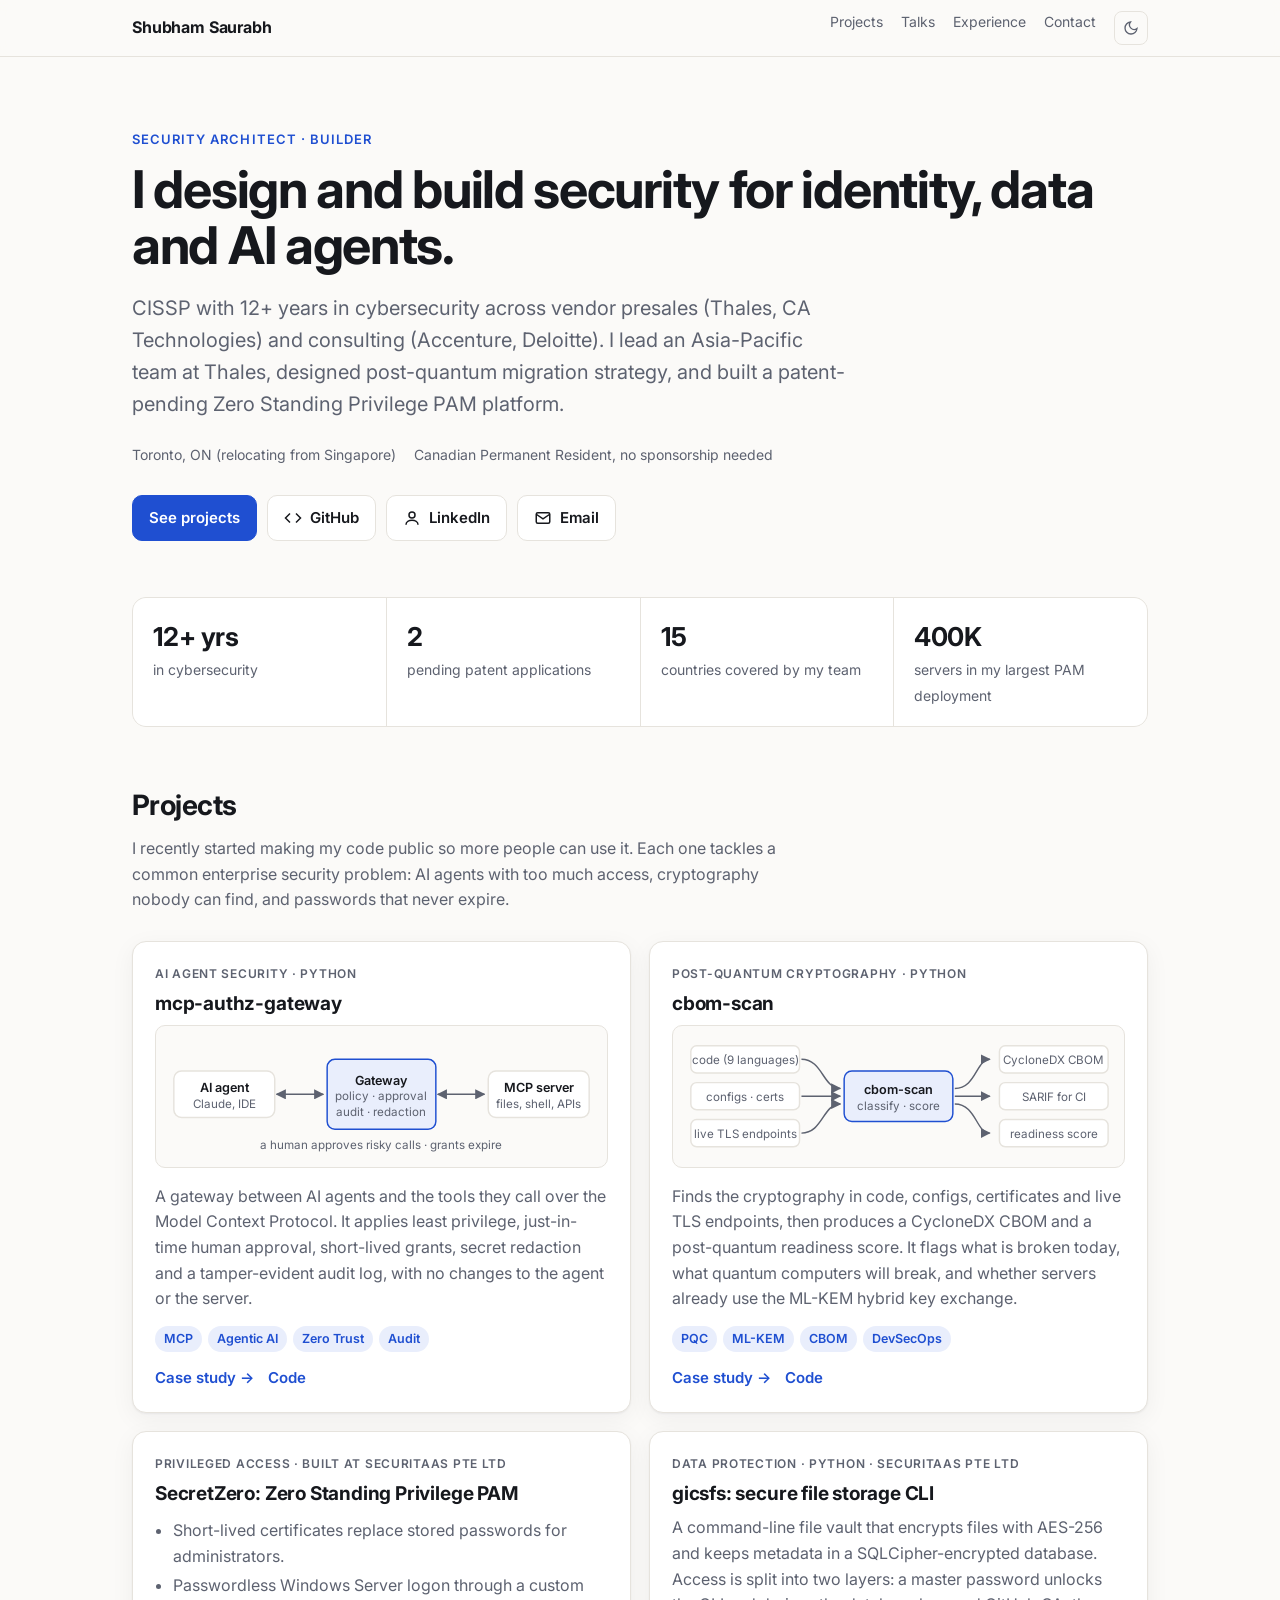
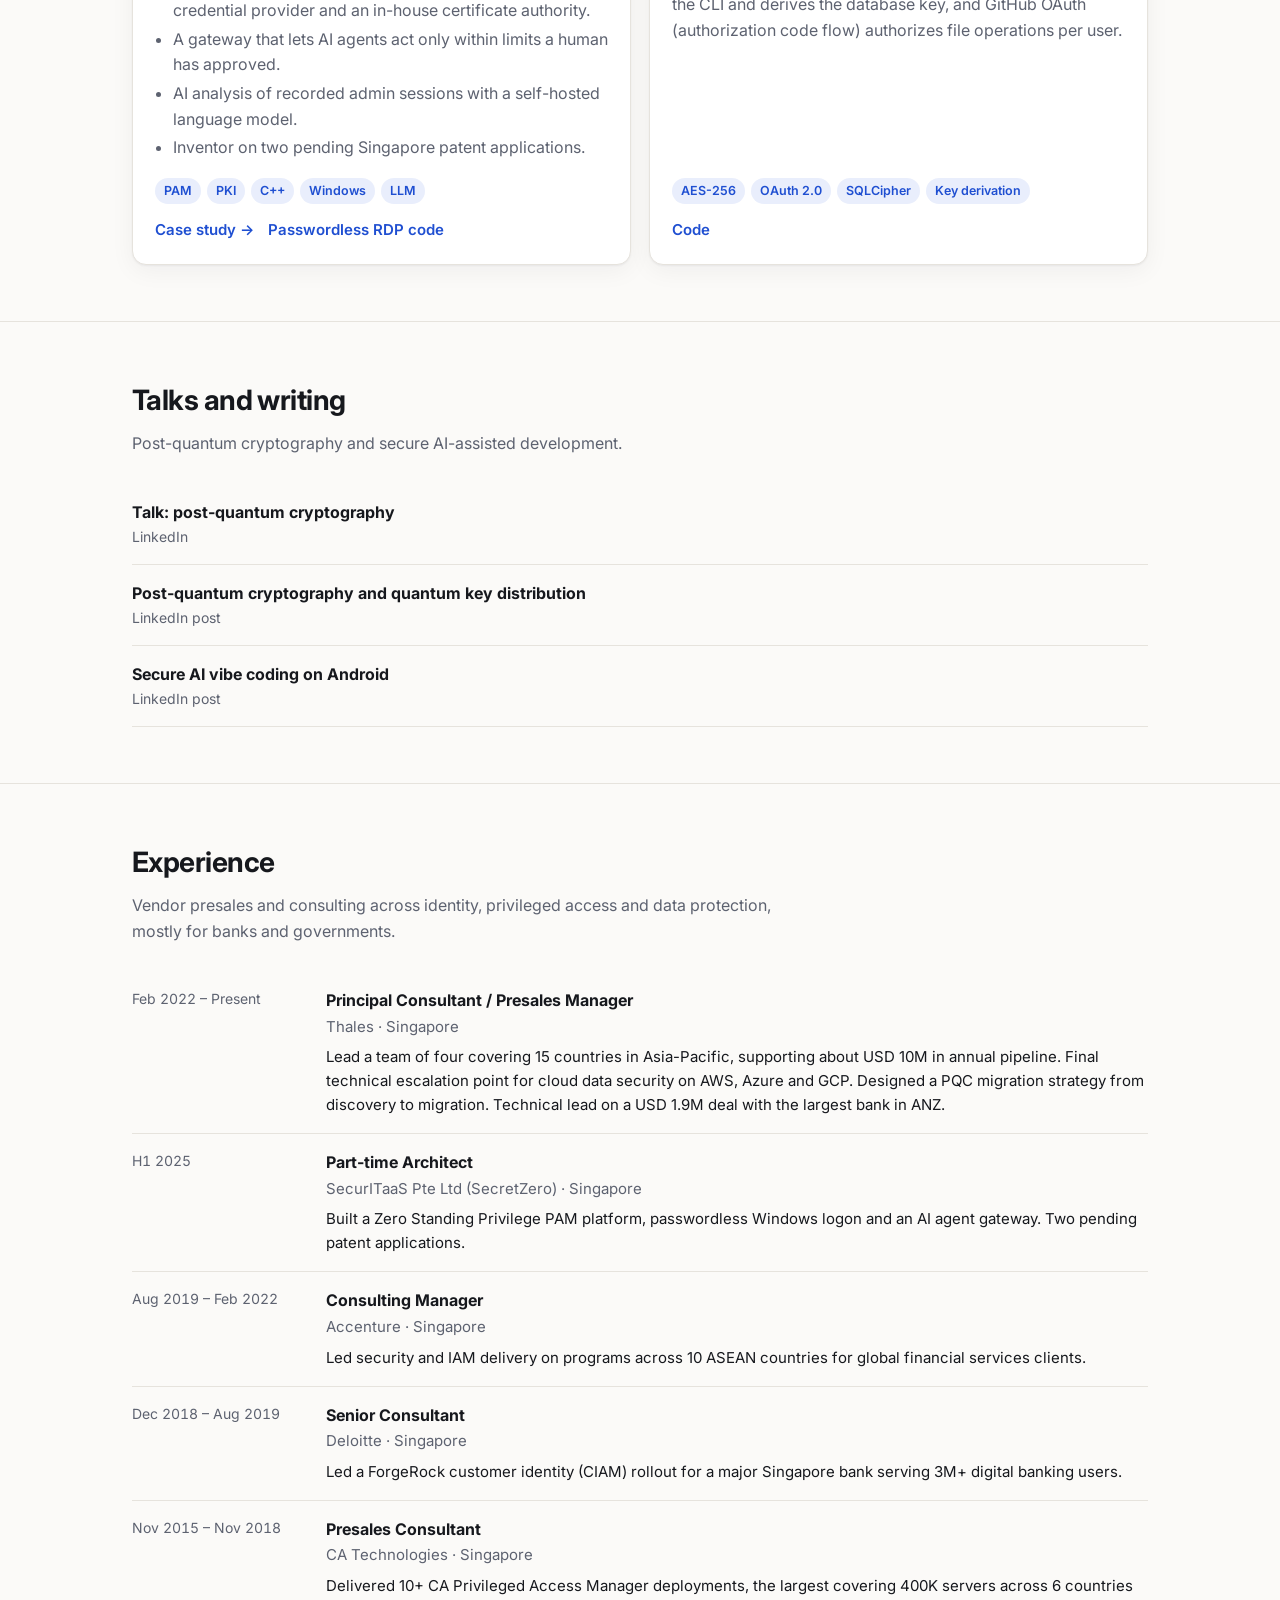
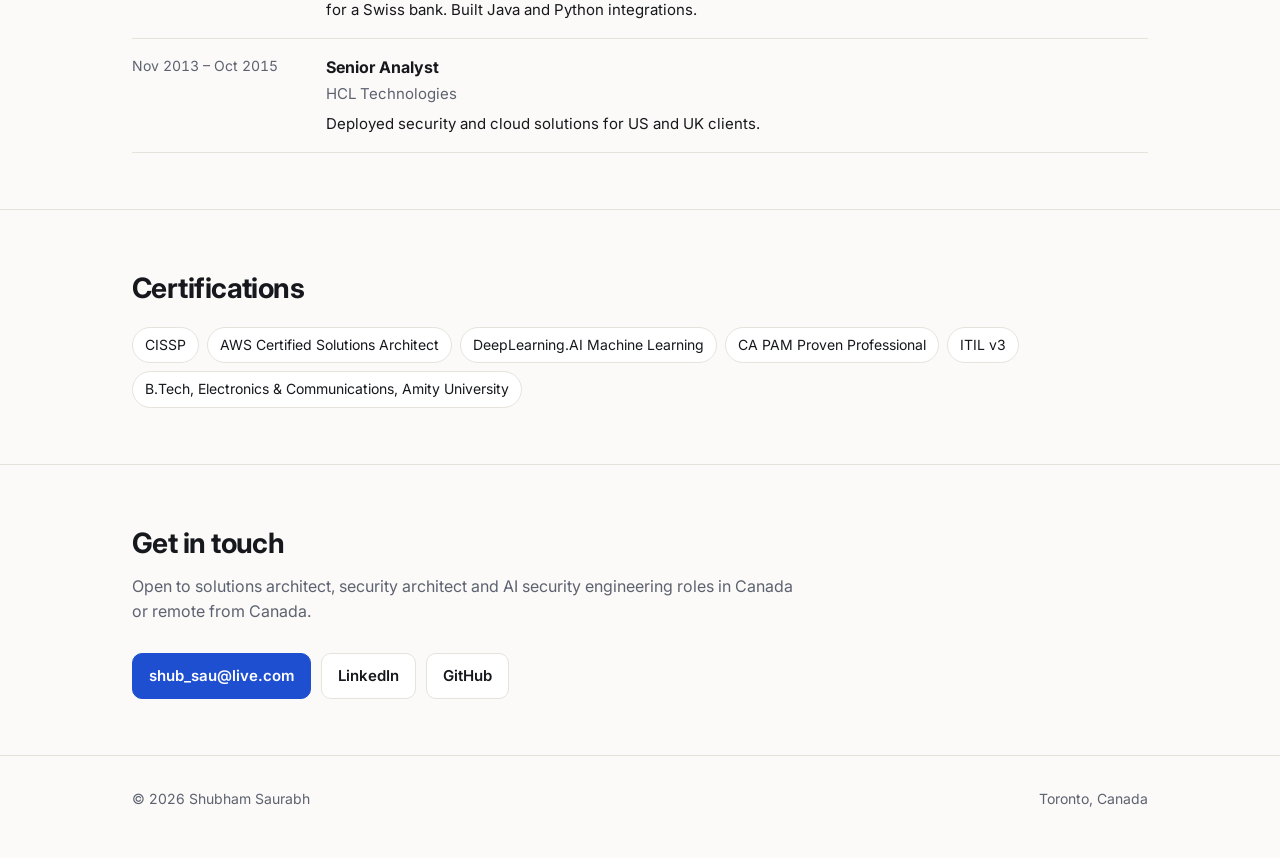
==== index.html @ 5c33f4c8 "Portfolio site: home page and three case studies AI used: Claude" ====
<!doctype html>
<html lang="en">
<head>
<meta charset="utf-8">
<meta name="viewport" content="width=device-width, initial-scale=1">
<title>Shubham Saurabh</title>
<meta name="description" content="Security architect and builder: identity, privileged access, data security, post-quantum cryptography and AI agent security. Toronto, Canadian PR.">
<meta property="og:title" content="Shubham Saurabh, Security Architect">
<meta property="og:description" content="Identity, privileged access, data security, post-quantum cryptography and AI agent security.">
<meta property="og:type" content="website">
<meta property="og:url" content="https://shubsaurabh.github.io/">
<link rel="icon" href="favicon.svg" type="image/svg+xml">
<link rel="preconnect" href="https://fonts.googleapis.com">
<link rel="preconnect" href="https://fonts.gstatic.com" crossorigin>
<link href="https://fonts.googleapis.com/css2?family=Inter:wght@400;500;600;700&display=swap" rel="stylesheet">
<link rel="stylesheet" href="styles.css">
<script src="theme.js"></script>
</head>
<body>
<nav class="top"><div class="wrap">
  <a class="brand" href="#">Shubham Saurabh</a>
  <ul>
    <li><a href="#projects">Projects</a></li>
    <li class="opt"><a href="#writing">Talks</a></li>
    <li class="opt"><a href="#experience">Experience</a></li>
    <li><a href="#contact">Contact</a></li>
    <li><button class="theme-toggle" aria-label="Switch light or dark theme"><svg viewBox="0 0 24 24" fill="none" stroke="currentColor" stroke-width="2"><path d="M21 12.8A9 9 0 1 1 11.2 3a7 7 0 0 0 9.8 9.8z"/></svg></button></li>
  </ul>
</div></nav>

<header class="hero"><div class="wrap">
  <p class="eyebrow">Security architect · Builder</p>
  <h1>I design and build security for identity, data and AI agents.</h1>
  <p class="lede">CISSP with 12+ years in cybersecurity across vendor presales (Thales, CA Technologies) and consulting
    (Accenture, Deloitte). I lead an Asia-Pacific team at Thales, designed post-quantum migration strategy, and built a
    patent-pending Zero Standing Privilege PAM platform.</p>
  <div class="meta">
    <span>Toronto, ON (relocating from Singapore)</span>
    <span>Canadian Permanent Resident, no sponsorship needed</span>
  </div>
  <div class="btns">
    <a class="btn primary" href="#projects">See projects</a>
    <a class="btn" href="https://github.com/shubSaurabh"><svg viewBox="0 0 24 24" fill="none" stroke="currentColor" stroke-width="2"><path d="M16 18l6-6-6-6M8 6l-6 6 6 6"/></svg>GitHub</a>
    <a class="btn" href="https://www.linkedin.com/in/saurabhshubham/"><svg viewBox="0 0 24 24" fill="none" stroke="currentColor" stroke-width="2"><circle cx="12" cy="8" r="4"/><path d="M4 21c0-4 4-6 8-6s8 2 8 6"/></svg>LinkedIn</a>
    <a class="btn" href="mailto:shub_sau@live.com"><svg viewBox="0 0 24 24" fill="none" stroke="currentColor" stroke-width="2"><rect x="3" y="5" width="18" height="14" rx="2"/><path d="M3 7l9 6 9-6"/></svg>Email</a>
  </div>
</div></header>

<div class="wrap">
  <div class="stats">
    <div class="stat"><b>12+ yrs</b><span>in cybersecurity</span></div>
    <div class="stat"><b>2</b><span>pending patent applications</span></div>
    <div class="stat"><b>15</b><span>countries covered by my team</span></div>
    <div class="stat"><b>400K</b><span>servers in my largest PAM deployment</span></div>
  </div>
</div>

<section id="projects"><div class="wrap">
  <h2>Projects</h2>
  <p class="sub">I recently started making my code public so more people can use it. Each one tackles a common enterprise
    security problem: AI agents with too much access, cryptography nobody can find, and passwords that never expire.</p>
  <div class="grid two">

    <article class="card">
      <div class="kicker">AI agent security · Python</div>
      <h3>mcp-authz-gateway</h3>
      <div class="diagram" aria-hidden="true">
        <svg viewBox="0 0 440 120" role="img">
          <defs><marker id="a1" viewBox="0 0 10 10" refX="9" refY="5" markerWidth="7" markerHeight="7" orient="auto-start-reverse"><path d="M0 0L10 5L0 10z" class="d-arrow"/></marker></defs>
          <rect class="d-box" x="6" y="34" width="104" height="48" rx="8"/><text class="d-t" x="58" y="56" text-anchor="middle">AI agent</text><text class="d-s" x="58" y="72" text-anchor="middle">Claude, IDE</text>
          <rect class="d-acc" x="164" y="22" width="112" height="72" rx="8"/><text class="d-t" x="220" y="48" text-anchor="middle">Gateway</text><text class="d-s" x="220" y="64" text-anchor="middle">policy · approval</text><text class="d-s" x="220" y="80" text-anchor="middle">audit · redaction</text>
          <rect class="d-box" x="330" y="34" width="104" height="48" rx="8"/><text class="d-t" x="382" y="56" text-anchor="middle">MCP server</text><text class="d-s" x="382" y="72" text-anchor="middle">files, shell, APIs</text>
          <path class="d-line" d="M112 58H160" marker-end="url(#a1)" marker-start="url(#a1)"/><path class="d-line" d="M278 58H326" marker-end="url(#a1)" marker-start="url(#a1)"/>
          <text class="d-s" x="220" y="114" text-anchor="middle">a human approves risky calls · grants expire</text>
        </svg>
      </div>
      <p>A gateway between AI agents and the tools they call over the Model Context Protocol. It applies least privilege,
        just-in-time human approval, short-lived grants, secret redaction and a tamper-evident audit log, with no changes to the
        agent or the server.</p>
      <div class="tags"><span class="tag">MCP</span><span class="tag">Agentic AI</span><span class="tag">Zero Trust</span><span class="tag">Audit</span></div>
      <div class="links"><a href="projects/mcp-authz-gateway.html">Case study →</a><a href="https://github.com/shubSaurabh/mcp-authz-gateway">Code</a></div>
    </article>

    <article class="card">
      <div class="kicker">Post-quantum cryptography · Python</div>
      <h3>cbom-scan</h3>
      <div class="diagram" aria-hidden="true">
        <svg viewBox="0 0 440 120" role="img">
          <defs><marker id="a2" viewBox="0 0 10 10" refX="9" refY="5" markerWidth="7" markerHeight="7" orient="auto"><path d="M0 0L10 5L0 10z" class="d-arrow"/></marker></defs>
          <rect class="d-box" x="6" y="8" width="112" height="28" rx="6"/><text class="d-s" x="62" y="27" text-anchor="middle">code (9 languages)</text>
          <rect class="d-box" x="6" y="46" width="112" height="28" rx="6"/><text class="d-s" x="62" y="65" text-anchor="middle">configs · certs</text>
          <rect class="d-box" x="6" y="84" width="112" height="28" rx="6"/><text class="d-s" x="62" y="103" text-anchor="middle">live TLS endpoints</text>
          <rect class="d-acc" x="164" y="34" width="112" height="52" rx="8"/><text class="d-t" x="220" y="58" text-anchor="middle">cbom-scan</text><text class="d-s" x="220" y="74" text-anchor="middle">classify · score</text>
          <path class="d-line" d="M120 22C142 22 142 52 160 52" marker-end="url(#a2)"/><path class="d-line" d="M120 60H160" marker-end="url(#a2)"/><path class="d-line" d="M120 98C142 98 142 68 160 68" marker-end="url(#a2)"/>
          <rect class="d-box" x="324" y="8" width="112" height="28" rx="6"/><text class="d-s" x="380" y="27" text-anchor="middle">CycloneDX CBOM</text>
          <rect class="d-box" x="324" y="46" width="112" height="28" rx="6"/><text class="d-s" x="380" y="65" text-anchor="middle">SARIF for CI</text>
          <rect class="d-box" x="324" y="84" width="112" height="28" rx="6"/><text class="d-s" x="380" y="103" text-anchor="middle">readiness score</text>
          <path class="d-line" d="M278 52C300 52 300 22 314 22" marker-end="url(#a2)"/><path class="d-line" d="M278 60H314" marker-end="url(#a2)"/><path class="d-line" d="M278 68C300 68 300 98 314 98" marker-end="url(#a2)"/>
        </svg>
      </div>
      <p>Finds the cryptography in code, configs, certificates and live TLS endpoints, then produces a CycloneDX CBOM and a
        post-quantum readiness score. It flags what is broken today, what quantum computers will break, and whether servers already
        use the ML-KEM hybrid key exchange.</p>
      <div class="tags"><span class="tag">PQC</span><span class="tag">ML-KEM</span><span class="tag">CBOM</span><span class="tag">DevSecOps</span></div>
      <div class="links"><a href="projects/cbom-scan.html">Case study →</a><a href="https://github.com/shubSaurabh/cbom-scan">Code</a></div>
    </article>

    <article class="card">
      <div class="kicker">Privileged access · Built at SecurITaaS Pte Ltd</div>
      <h3>SecretZero: Zero Standing Privilege PAM</h3>
      <ul>
        <li>Short-lived certificates replace stored passwords for administrators.</li>
        <li>Passwordless Windows Server logon through a custom credential provider and an in-house certificate authority.</li>
        <li>A gateway that lets AI agents act only within limits a human has approved.</li>
        <li>AI analysis of recorded admin sessions with a self-hosted language model.</li>
        <li>Inventor on two pending Singapore patent applications.</li>
      </ul>
      <div class="tags"><span class="tag">PAM</span><span class="tag">PKI</span><span class="tag">C++</span><span class="tag">Windows</span><span class="tag">LLM</span></div>
      <div class="links"><a href="projects/secretzero.html">Case study →</a><a href="https://github.com/shubSaurabh/secretzerofido">Passwordless RDP code</a></div>
    </article>

    <article class="card">
      <div class="kicker">Data protection · Python · SecurITaaS Pte Ltd</div>
      <h3>gicsfs: secure file storage CLI</h3>
      <p>A command-line file vault that encrypts files with AES-256 and keeps metadata in a SQLCipher-encrypted database. Access is
        split into two layers: a master password unlocks the CLI and derives the database key, and GitHub OAuth (authorization code
        flow) authorizes file operations per user.</p>
      <div class="tags"><span class="tag">AES-256</span><span class="tag">OAuth 2.0</span><span class="tag">SQLCipher</span><span class="tag">Key derivation</span></div>
      <div class="links"><a href="https://github.com/shubSaurabh/gicsfs">Code</a></div>
    </article>

  </div>
</div></section>

<section id="writing"><div class="wrap writing">
  <h2>Talks and writing</h2>
  <p class="sub">Post-quantum cryptography and secure AI-assisted development.</p>
  <a class="item" href="https://lnkd.in/p/g2QiSvfu"><b>Talk: post-quantum cryptography</b><span>LinkedIn</span></a>
  <a class="item" href="https://lnkd.in/p/gKFQVkE7"><b>Post-quantum cryptography and quantum key distribution</b><span>LinkedIn post</span></a>
  <a class="item" href="https://lnkd.in/p/gzeMpS9g"><b>Secure AI vibe coding on Android</b><span>LinkedIn post</span></a>
</div></section>

<section id="experience"><div class="wrap">
  <h2>Experience</h2>
  <p class="sub">Vendor presales and consulting across identity, privileged access and data protection, mostly for banks and governments.</p>
  <ul class="timeline">
    <li><div class="when">Feb 2022 – Present</div><div class="role"><b>Principal Consultant / Presales Manager</b><span>Thales · Singapore</span>
      <p>Lead a team of four covering 15 countries in Asia-Pacific, supporting about USD 10M in annual pipeline. Final technical escalation
        point for cloud data security on AWS, Azure and GCP. Designed a PQC migration strategy from discovery to migration. Technical lead
        on a USD 1.9M deal with the largest bank in ANZ.</p></div></li>
    <li><div class="when">H1 2025</div><div class="role"><b>Part-time Architect</b><span>SecurITaaS Pte Ltd (SecretZero) · Singapore</span>
      <p>Built a Zero Standing Privilege PAM platform, passwordless Windows logon and an AI agent gateway. Two pending patent applications.</p></div></li>
    <li><div class="when">Aug 2019 – Feb 2022</div><div class="role"><b>Consulting Manager</b><span>Accenture · Singapore</span>
      <p>Led security and IAM delivery on programs across 10 ASEAN countries for global financial services clients.</p></div></li>
    <li><div class="when">Dec 2018 – Aug 2019</div><div class="role"><b>Senior Consultant</b><span>Deloitte · Singapore</span>
      <p>Led a ForgeRock customer identity (CIAM) rollout for a major Singapore bank serving 3M+ digital banking users.</p></div></li>
    <li><div class="when">Nov 2015 – Nov 2018</div><div class="role"><b>Presales Consultant</b><span>CA Technologies · Singapore</span>
      <p>Delivered 10+ CA Privileged Access Manager deployments, the largest covering 400K servers across 6 countries for a Swiss bank.
        Built Java and Python integrations.</p></div></li>
    <li><div class="when">Nov 2013 – Oct 2015</div><div class="role"><b>Senior Analyst</b><span>HCL Technologies</span>
      <p>Deployed security and cloud solutions for US and UK clients.</p></div></li>
  </ul>
</div></section>

<section id="credentials"><div class="wrap">
  <h2>Certifications</h2>
  <div class="pills" style="margin-top:16px">
    <span class="pill">CISSP</span><span class="pill">AWS Certified Solutions Architect</span><span class="pill">DeepLearning.AI Machine Learning</span>
    <span class="pill">CA PAM Proven Professional</span><span class="pill">ITIL v3</span><span class="pill">B.Tech, Electronics &amp; Communications, Amity University</span>
  </div>
</div></section>

<section id="contact"><div class="wrap">
  <h2>Get in touch</h2>
  <p class="sub">Open to solutions architect, security architect and AI security engineering roles in Canada or remote from Canada.</p>
  <div class="btns">
    <a class="btn primary" href="mailto:shub_sau@live.com">shub_sau@live.com</a>
    <a class="btn" href="https://www.linkedin.com/in/saurabhshubham/">LinkedIn</a>
    <a class="btn" href="https://github.com/shubSaurabh">GitHub</a>
  </div>
</div></section>

<footer><div class="wrap"><span>© 2026 Shubham Saurabh</span><span>Toronto, Canada</span></div></footer>
</body>
</html>
---- styles.css ----
:root {
  --bg: #fbfaf8; --surface: #ffffff; --ink: #16181d; --muted: #5d6270; --line: #e6e3dd;
  --accent: #1f4fd1; --accent-soft: #e9eefc; --ok: #187a4c; --warn: #a15c07; --bad: #b3261e;
  --code: #f3f1ec; --shadow: 0 1px 2px rgba(20, 20, 30, .05), 0 6px 24px rgba(20, 20, 30, .05);
  --radius: 14px; --max: 1080px;
  color-scheme: light;
}
@media (prefers-color-scheme: dark) {
  :root:not([data-theme="light"]) {
    --bg: #111317; --surface: #181b21; --ink: #eceef2; --muted: #a0a6b3; --line: #2a2f38;
    --accent: #8aa8ff; --accent-soft: #1d2640; --ok: #5ccf96; --warn: #f0b35a; --bad: #ff8a80;
    --code: #1f232b; --shadow: none; color-scheme: dark;
  }
}
:root[data-theme="dark"] {
  --bg: #111317; --surface: #181b21; --ink: #eceef2; --muted: #a0a6b3; --line: #2a2f38;
  --accent: #8aa8ff; --accent-soft: #1d2640; --ok: #5ccf96; --warn: #f0b35a; --bad: #ff8a80;
  --code: #1f232b; --shadow: none; color-scheme: dark;
}
* { box-sizing: border-box; }
html { -webkit-text-size-adjust: 100%; scroll-behavior: smooth; }
body {
  margin: 0; background: var(--bg); color: var(--ink);
  font: 16px/1.6 "Inter", system-ui, -apple-system, "Segoe UI", Roboto, sans-serif;
}
a { color: var(--accent); text-decoration: none; }
a:hover { text-decoration: underline; }
.wrap { max-width: var(--max); margin: 0 auto; padding: 0 16px; }
@media (min-width: 720px) { .wrap { padding: 0 32px; } }

/* nav */
nav.top { position: sticky; top: 0; z-index: 10; background: color-mix(in srgb, var(--bg) 88%, transparent);
  backdrop-filter: blur(8px); border-bottom: 1px solid var(--line); }
nav.top .wrap { display: flex; align-items: center; justify-content: space-between; height: 56px; gap: 12px; }
nav.top .brand { font-weight: 700; color: var(--ink); letter-spacing: -.01em; white-space: nowrap; }
nav.top ul { display: flex; gap: 18px; list-style: none; margin: 0; padding: 0; font-size: 14px; }
nav.top ul a { color: var(--muted); }
nav.top ul a:hover { color: var(--ink); text-decoration: none; }
@media (max-width: 640px) { nav.top ul li.opt { display: none; } }

/* hero */
.hero { padding: 72px 0 48px; }
.eyebrow { font-size: 13px; font-weight: 600; letter-spacing: .08em; text-transform: uppercase; color: var(--accent); margin: 0 0 12px; }
h1 { font-size: clamp(32px, 6vw, 52px); line-height: 1.08; letter-spacing: -.025em; margin: 0 0 18px; }
.lede { font-size: clamp(17px, 2.2vw, 20px); color: var(--muted); max-width: 720px; margin: 0 0 24px; }
.meta { display: flex; flex-wrap: wrap; gap: 8px 18px; color: var(--muted); font-size: 14px; margin-bottom: 28px; }
.btns { display: flex; flex-wrap: wrap; gap: 10px; }
.btn { display: inline-flex; align-items: center; gap: 8px; padding: 10px 16px; border-radius: 10px; font-weight: 600; font-size: 15px;
  border: 1px solid var(--line); background: var(--surface); color: var(--ink); }
.btn.primary { background: var(--accent); border-color: var(--accent); color: #fff; }
:root[data-theme="dark"] .btn.primary { color: #0b1020; }
@media (prefers-color-scheme: dark) { :root:not([data-theme="light"]) .btn.primary { color: #0b1020; } }
.btn:hover { text-decoration: none; filter: brightness(.97); }
.btn svg { width: 18px; height: 18px; }

/* stats */
.stats { display: grid; grid-template-columns: repeat(2, 1fr); gap: 1px; background: var(--line); border: 1px solid var(--line);
  border-radius: var(--radius); overflow: hidden; margin: 8px 0 0; }
@media (min-width: 820px) { .stats { grid-template-columns: repeat(4, 1fr); } }
.stat { background: var(--surface); padding: 18px 20px; }
.stat b { display: block; font-size: 26px; letter-spacing: -.02em; }
.stat span { color: var(--muted); font-size: 14px; }

/* sections */
section { padding: 56px 0; }
section + section { border-top: 1px solid var(--line); }
h2 { font-size: 28px; letter-spacing: -.02em; margin: 0 0 8px; }
.sub { color: var(--muted); margin: 0 0 28px; max-width: 680px; }
h3 { font-size: 19px; margin: 0 0 6px; letter-spacing: -.01em; }

/* cards */
.grid { display: grid; gap: 18px; grid-template-columns: 1fr; }
@media (min-width: 820px) { .grid.two { grid-template-columns: 1fr 1fr; } }
.card { background: var(--surface); border: 1px solid var(--line); border-radius: var(--radius); padding: 22px; box-shadow: var(--shadow);
  display: flex; flex-direction: column; min-width: 0; }
.card p { margin: 0 0 14px; color: var(--muted); }
.card .tags { margin-top: auto; }
.card .links { display: flex; flex-wrap: wrap; gap: 14px; font-weight: 600; font-size: 15px; margin-top: 14px; }
.kicker { font-size: 12px; font-weight: 600; letter-spacing: .06em; text-transform: uppercase; color: var(--muted); margin-bottom: 6px; }
.tags { display: flex; flex-wrap: wrap; gap: 6px; }
.tag { font-size: 12.5px; padding: 3px 9px; border-radius: 999px; background: var(--accent-soft); color: var(--accent); font-weight: 600; }
.card ul { margin: 0 0 14px; padding-left: 18px; color: var(--muted); }
.card ul li { margin: 3px 0; }
.diagram { background: var(--bg); border: 1px solid var(--line); border-radius: 10px; padding: 12px; margin: 0 0 16px; }
.diagram svg { display: block; width: 100%; height: auto; }

/* timeline */
.timeline { list-style: none; margin: 0; padding: 0; }
.timeline li { display: grid; grid-template-columns: 1fr; gap: 2px 24px; padding: 16px 0; border-bottom: 1px solid var(--line); }
@media (min-width: 720px) { .timeline li { grid-template-columns: 170px 1fr; } }
.timeline .when { color: var(--muted); font-size: 14px; font-variant-numeric: tabular-nums; }
.timeline .role b { display: block; }
.timeline .role span { color: var(--muted); font-size: 15px; }
.timeline .role p { margin: 6px 0 0; font-size: 15px; }

.pills { display: flex; flex-wrap: wrap; gap: 8px; }
.pill { border: 1px solid var(--line); background: var(--surface); border-radius: 999px; padding: 6px 12px; font-size: 14px; }

.writing a.item { display: block; padding: 16px 0; border-bottom: 1px solid var(--line); color: var(--ink); }
.writing a.item:hover { text-decoration: none; }
.writing a.item:hover b { color: var(--accent); }
.writing a.item span { color: var(--muted); font-size: 14px; display: block; }

footer { border-top: 1px solid var(--line); padding: 32px 0 48px; color: var(--muted); font-size: 14px; }
footer .wrap { display: flex; flex-wrap: wrap; justify-content: space-between; gap: 12px; }

/* case study pages */
.case .hero { padding: 48px 0 24px; }
.case article { max-width: 760px; }
.case article h2 { font-size: 22px; margin: 40px 0 10px; }
.case article p, .case article li { color: var(--ink); }
.case article ul { padding-left: 20px; }
.case article li { margin: 6px 0; }
.back { font-size: 14px; font-weight: 600; display: inline-block; margin-bottom: 18px; }
code, pre { font-family: ui-monospace, "SF Mono", Menlo, Consolas, monospace; font-size: 13.5px; }
code { background: var(--code); padding: 1px 5px; border-radius: 5px; }
pre { background: var(--code); border: 1px solid var(--line); border-radius: 10px; padding: 14px 16px; overflow-x: auto; line-height: 1.5; }
pre code { background: none; padding: 0; }
.note { border-left: 3px solid var(--accent); background: var(--accent-soft); padding: 12px 16px; border-radius: 0 10px 10px 0; margin: 20px 0; }
.facts { display: grid; grid-template-columns: repeat(auto-fit, minmax(150px, 1fr)); gap: 12px; margin: 20px 0; }
.facts div { border: 1px solid var(--line); background: var(--surface); border-radius: 10px; padding: 12px 14px; }
.facts b { display: block; font-size: 20px; }
.facts span { color: var(--muted); font-size: 13.5px; }

/* svg diagram tokens */
.d-box { fill: var(--surface); stroke: var(--line); stroke-width: 1.5; }
.d-acc { fill: var(--accent-soft); stroke: var(--accent); stroke-width: 1.5; }
.d-t { fill: var(--ink); font: 600 13px "Inter", system-ui, sans-serif; }
.d-s { fill: var(--muted); font: 12px "Inter", system-ui, sans-serif; }
.d-line { stroke: var(--muted); stroke-width: 1.5; fill: none; }
.d-arrow { fill: var(--muted); }

.theme-toggle { background: none; border: 1px solid var(--line); color: var(--muted); border-radius: 8px; width: 34px; height: 34px;
  display: inline-grid; place-items: center; cursor: pointer; }
.theme-toggle svg { width: 16px; height: 16px; }
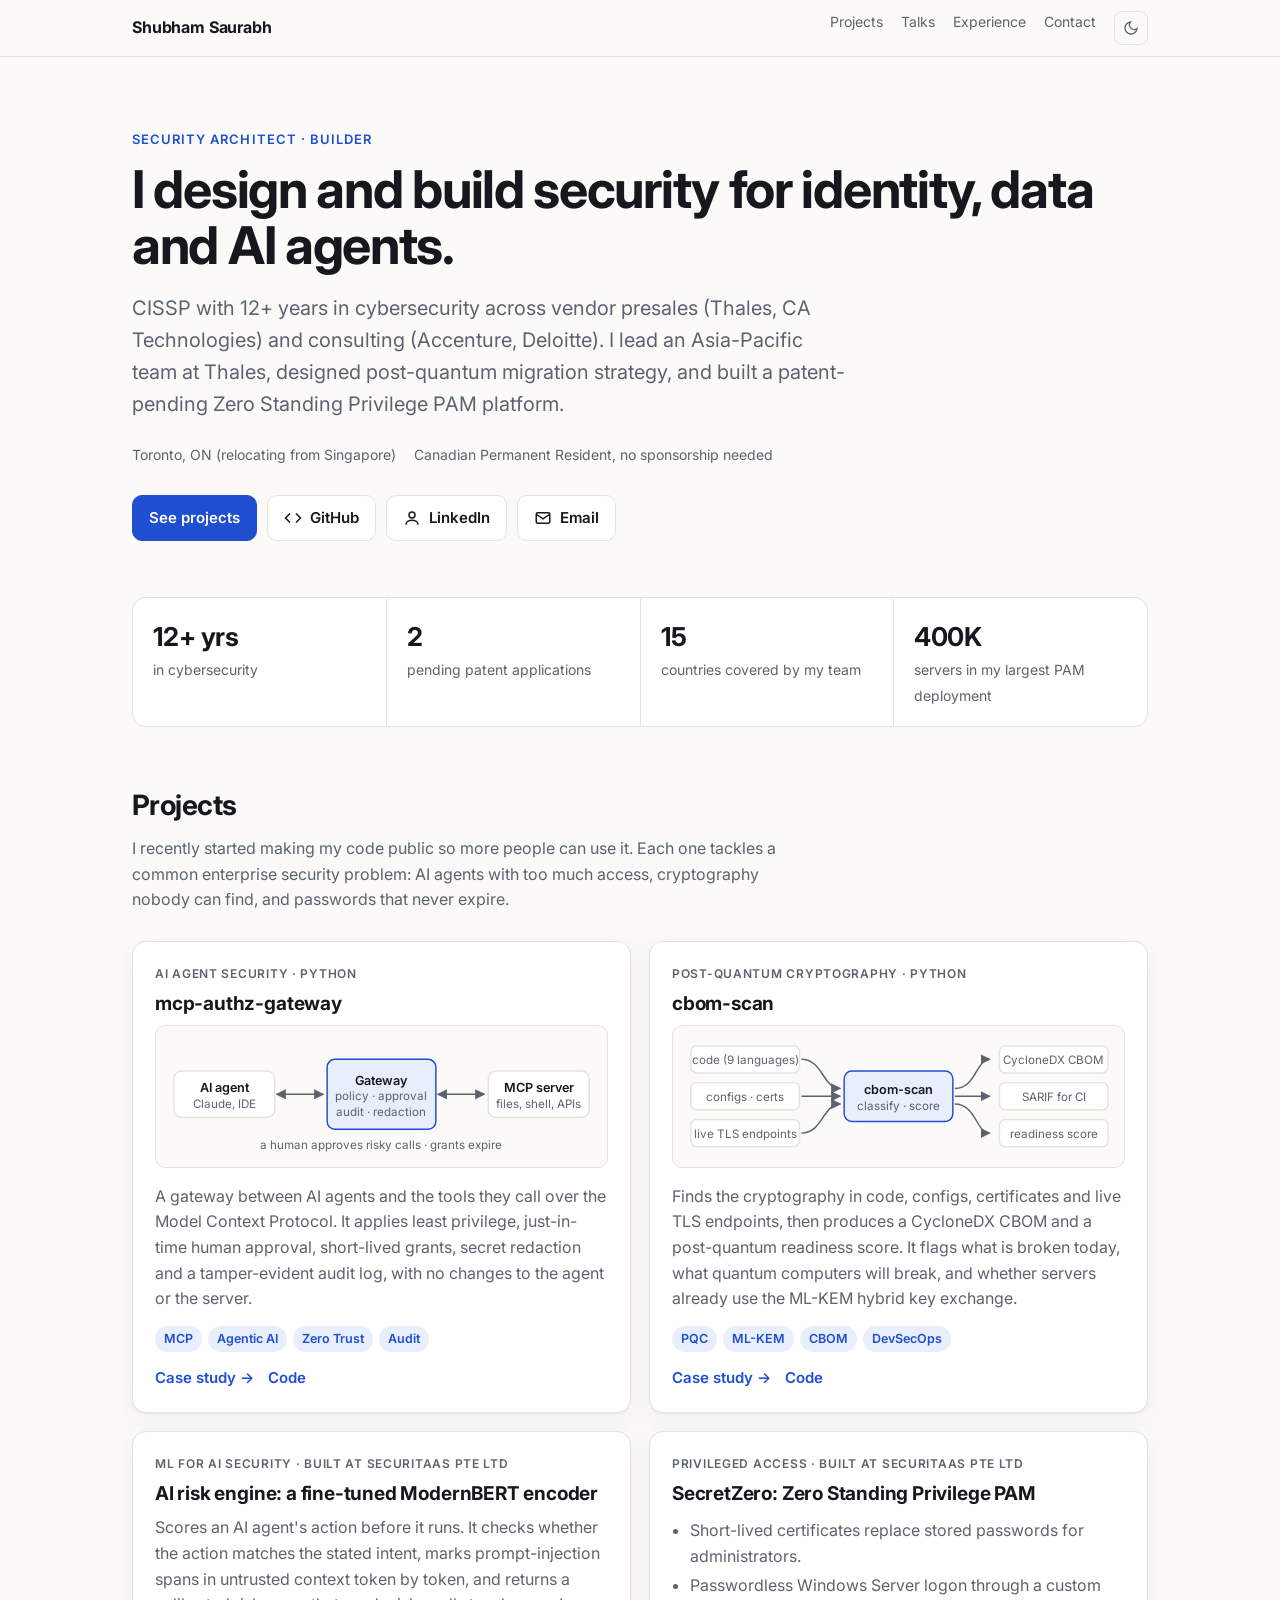
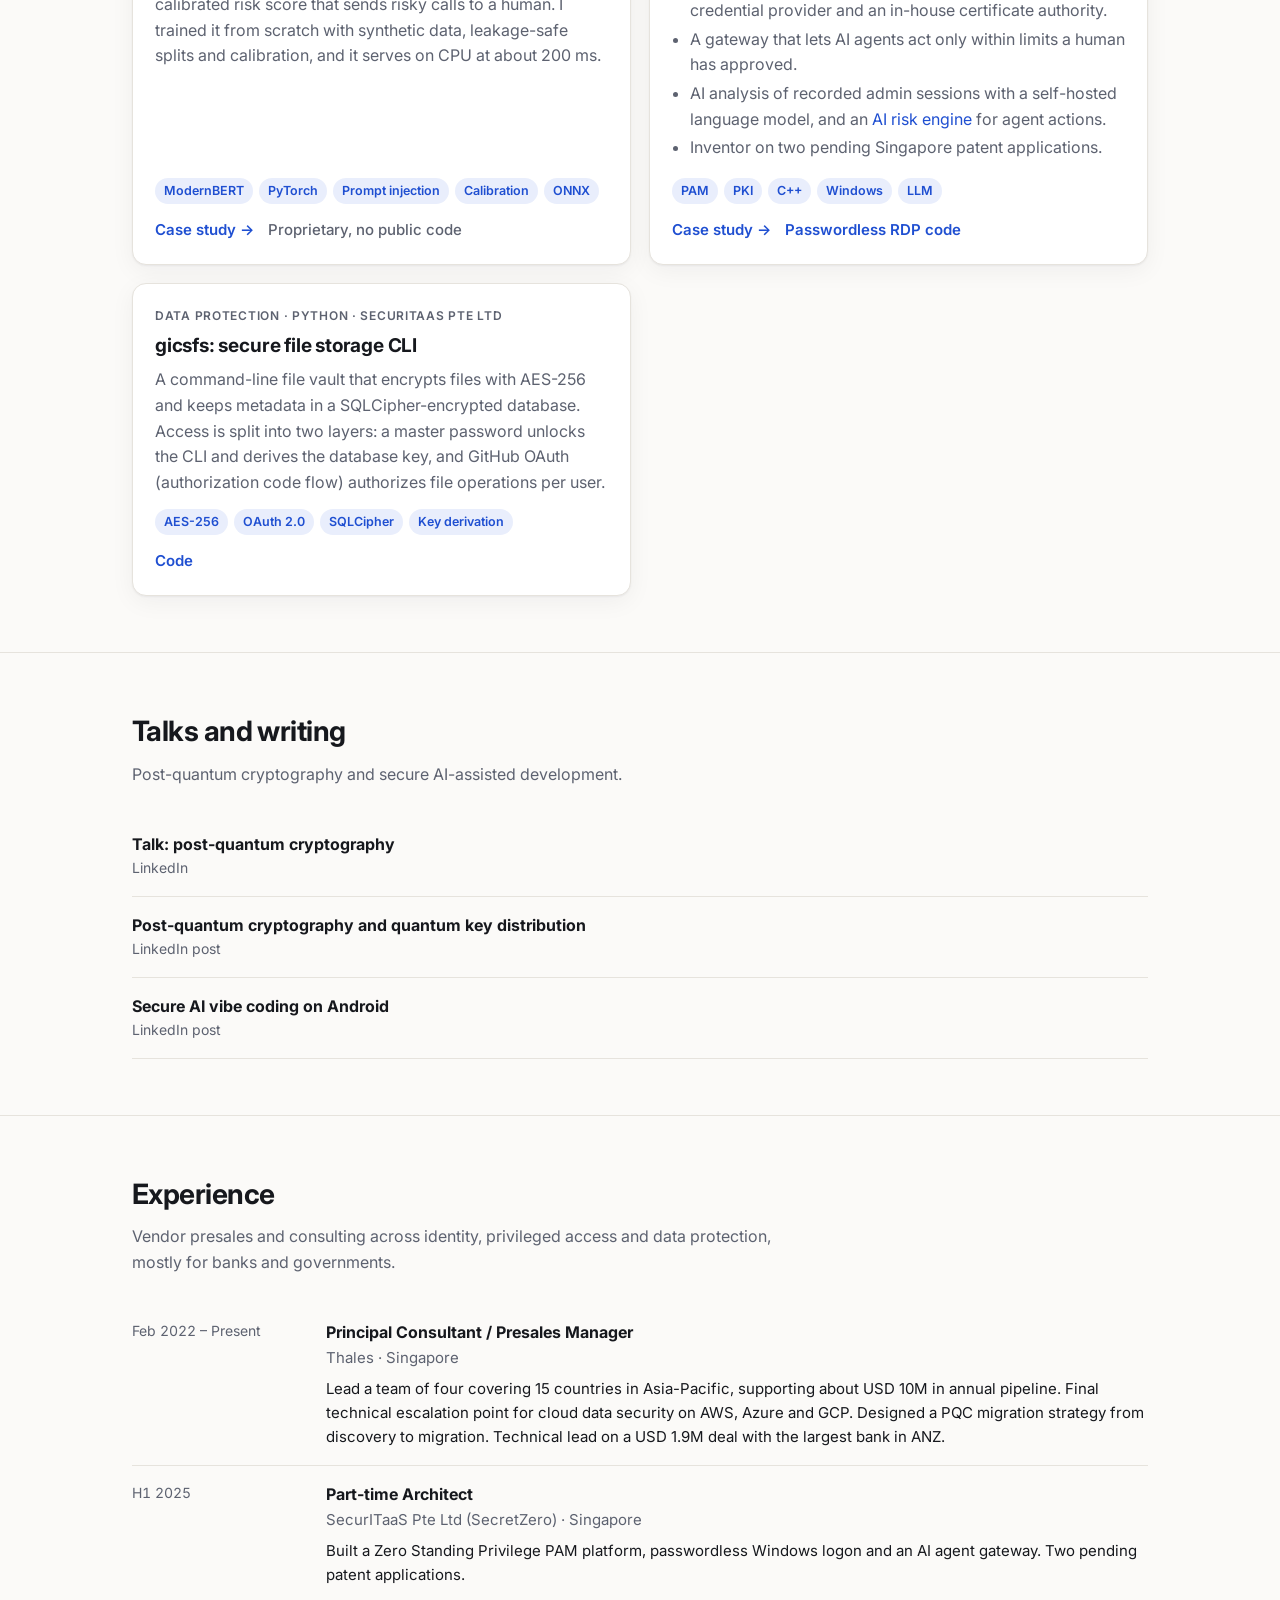
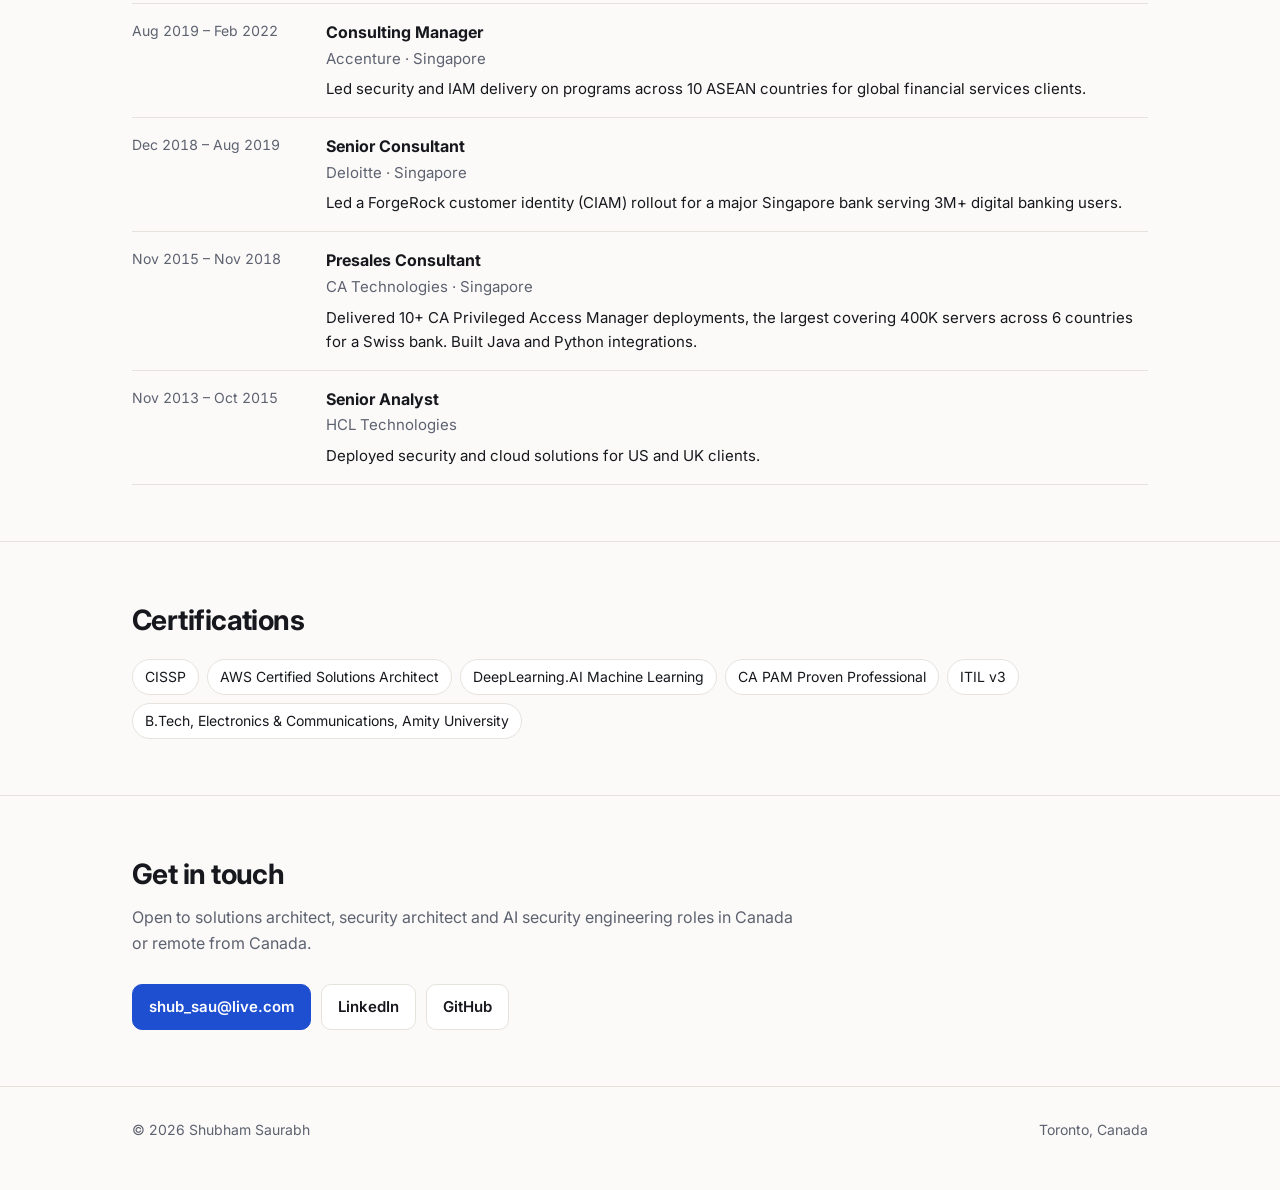
==== commit e4cdd191: "Add AI risk engine case study and home page card AI used: Claude" ====
--- a/index.html
+++ b/index.html
@@ -106,13 +106,23 @@
     </article>
 
     <article class="card">
+      <div class="kicker">ML for AI security · Built at SecurITaaS Pte Ltd</div>
+      <h3>AI risk engine: a fine-tuned ModernBERT encoder</h3>
+      <p>Scores an AI agent's action before it runs. It checks whether the action matches the stated intent, marks prompt-injection
+        spans in untrusted context token by token, and returns a calibrated risk score that sends risky calls to a human.
+        I trained it from scratch with synthetic data, leakage-safe splits and calibration, and it serves on CPU at about 200 ms.</p>
+      <div class="tags"><span class="tag">ModernBERT</span><span class="tag">PyTorch</span><span class="tag">Prompt injection</span><span class="tag">Calibration</span><span class="tag">ONNX</span></div>
+      <div class="links"><a href="projects/risk-engine.html">Case study →</a><span style="color:var(--muted);font-weight:500">Proprietary, no public code</span></div>
+    </article>
+
+    <article class="card">
       <div class="kicker">Privileged access · Built at SecurITaaS Pte Ltd</div>
       <h3>SecretZero: Zero Standing Privilege PAM</h3>
       <ul>
         <li>Short-lived certificates replace stored passwords for administrators.</li>
         <li>Passwordless Windows Server logon through a custom credential provider and an in-house certificate authority.</li>
         <li>A gateway that lets AI agents act only within limits a human has approved.</li>
-        <li>AI analysis of recorded admin sessions with a self-hosted language model.</li>
+        <li>AI analysis of recorded admin sessions with a self-hosted language model, and an <a href="projects/risk-engine.html">AI risk engine</a> for agent actions.</li>
         <li>Inventor on two pending Singapore patent applications.</li>
       </ul>
       <div class="tags"><span class="tag">PAM</span><span class="tag">PKI</span><span class="tag">C++</span><span class="tag">Windows</span><span class="tag">LLM</span></div>
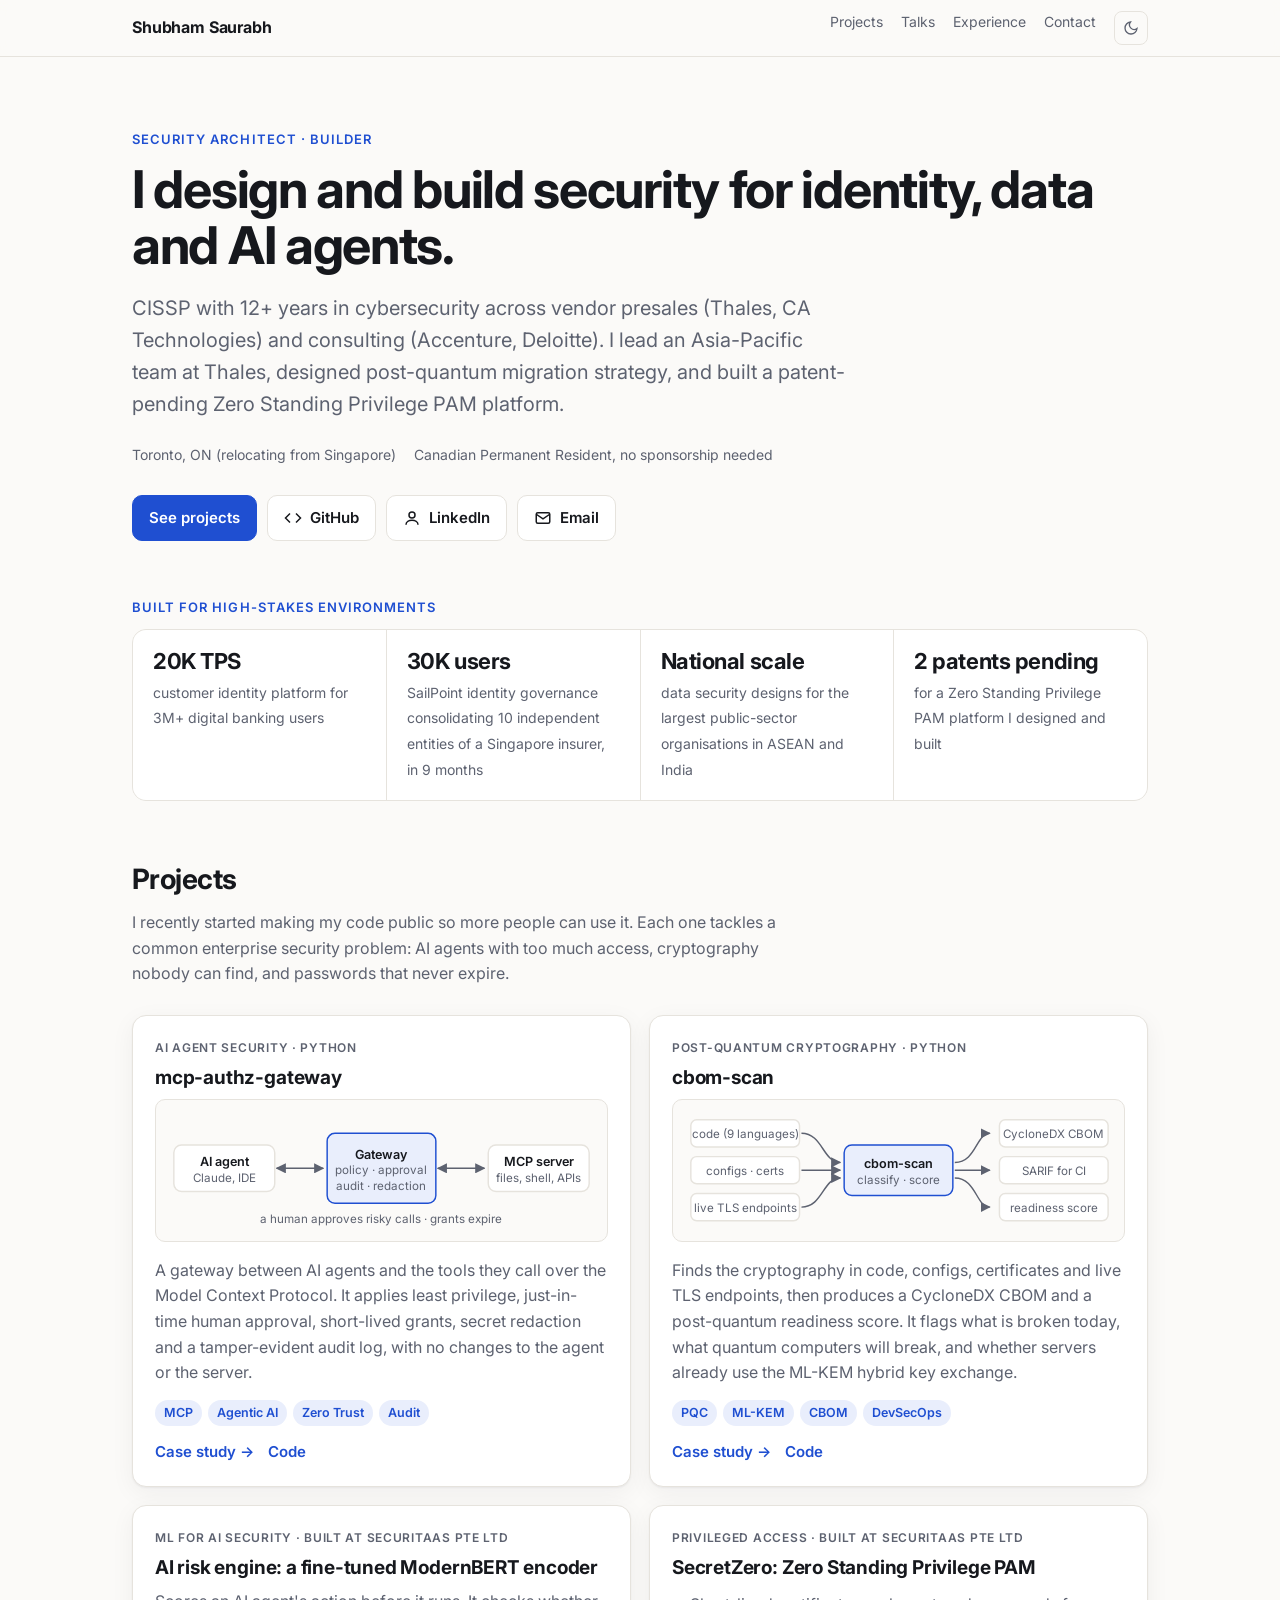
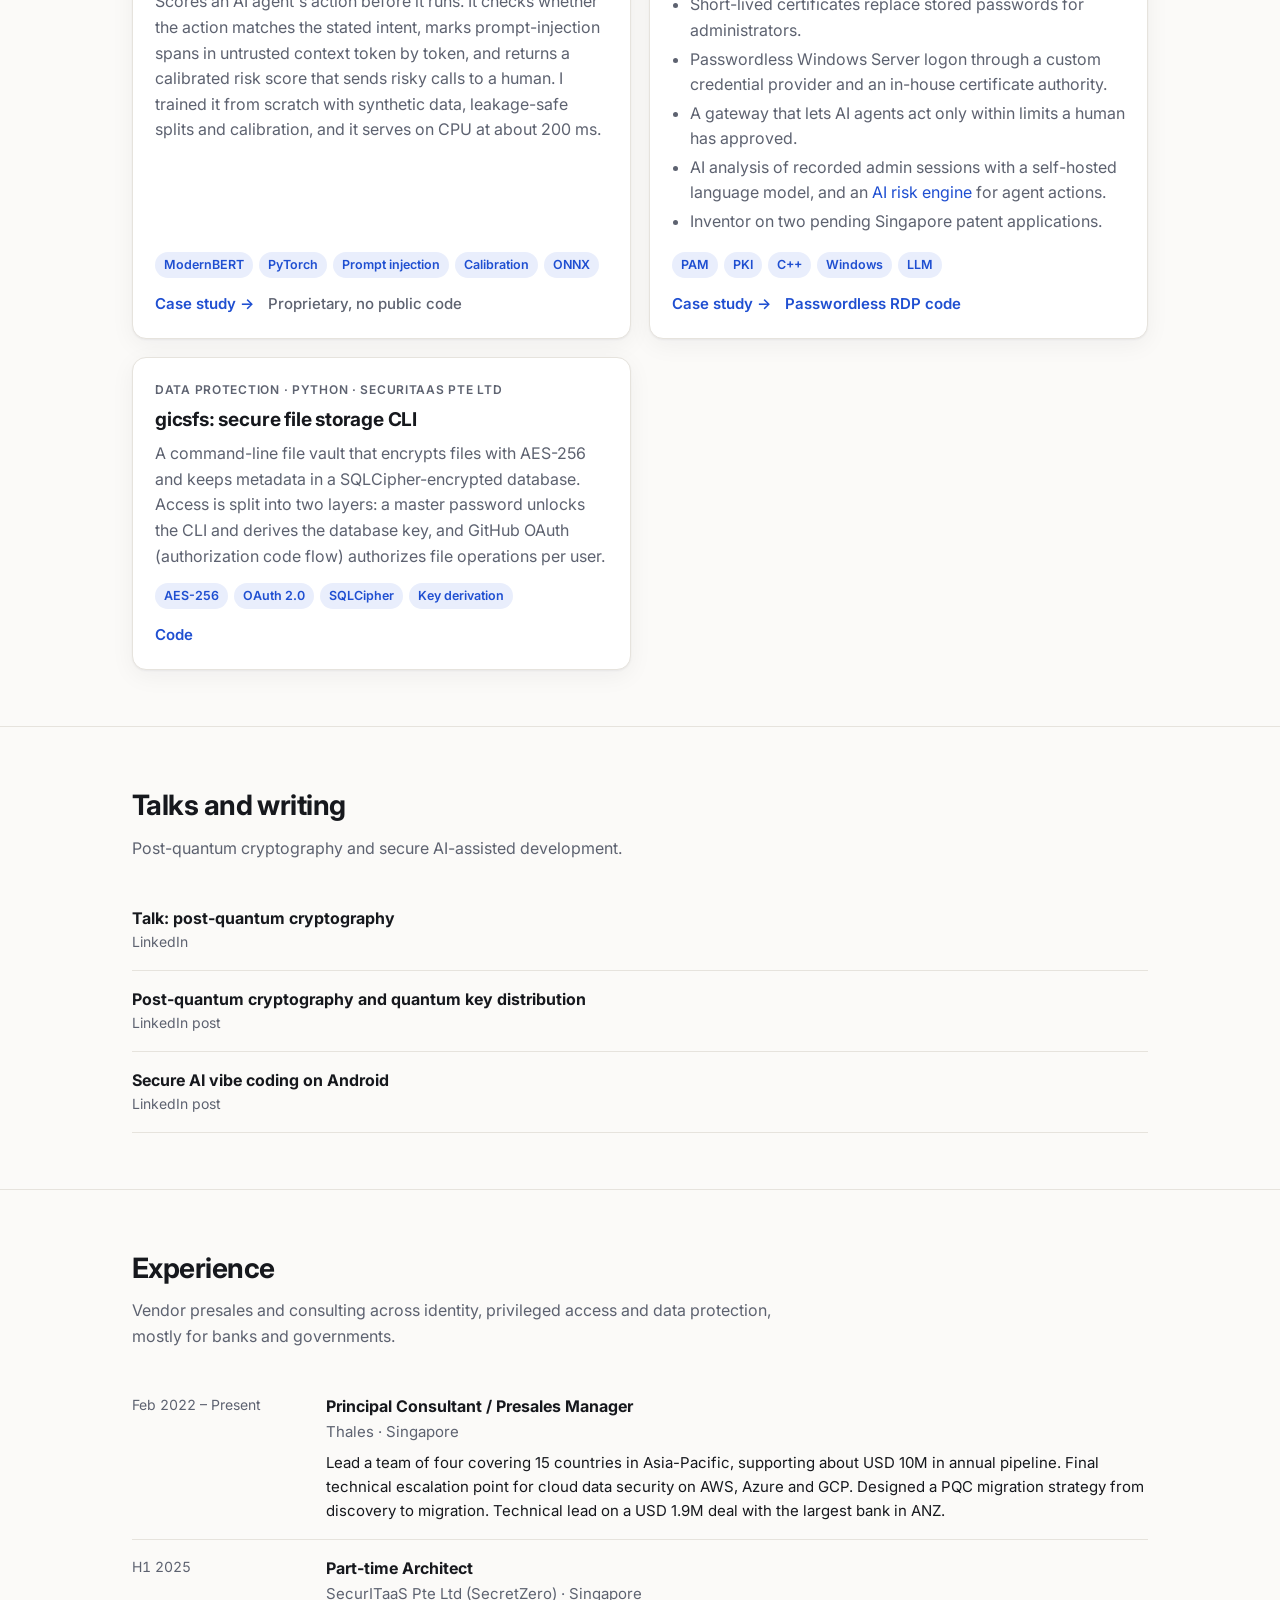
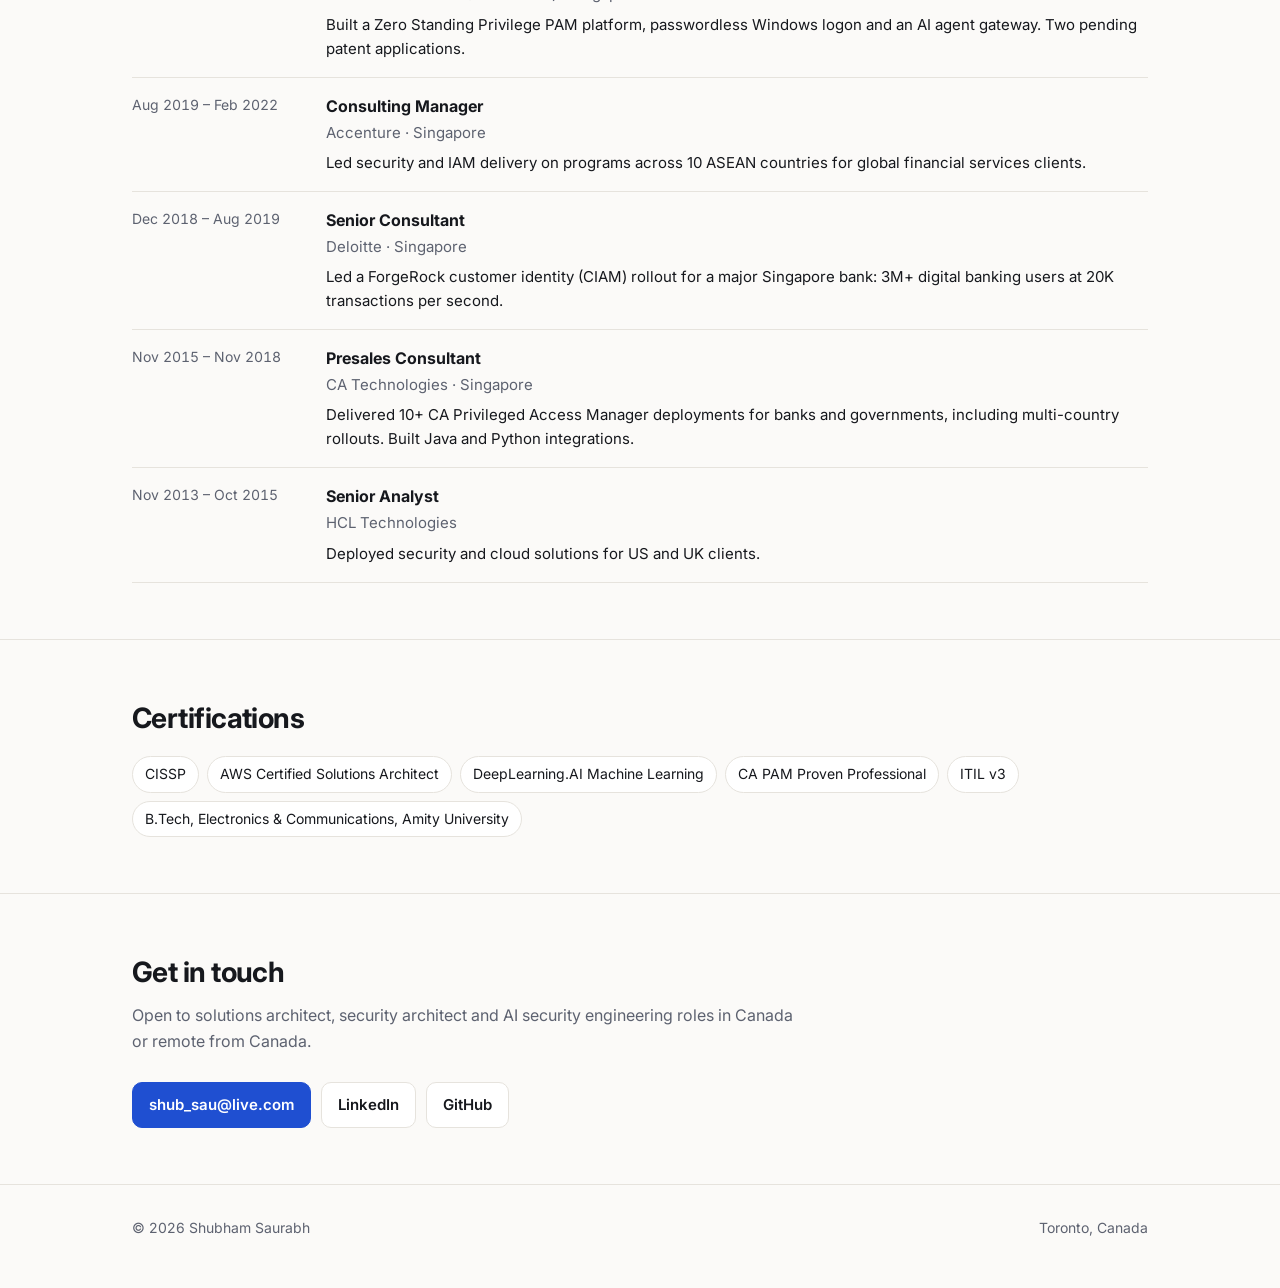
==== commit 2dd937ad: "Home: high-stakes delivery highlights instead of PAM server count AI used: Claude" ====
--- a/index.html
+++ b/index.html
@@ -47,11 +47,12 @@
 </div></header>
 
 <div class="wrap">
+  <p class="eyebrow" style="margin-top:8px">Built for high-stakes environments</p>
   <div class="stats">
-    <div class="stat"><b>12+ yrs</b><span>in cybersecurity</span></div>
-    <div class="stat"><b>2</b><span>pending patent applications</span></div>
-    <div class="stat"><b>15</b><span>countries covered by my team</span></div>
-    <div class="stat"><b>400K</b><span>servers in my largest PAM deployment</span></div>
+    <div class="stat"><b>20K TPS</b><span>customer identity platform for 3M+ digital banking users</span></div>
+    <div class="stat"><b>30K users</b><span>SailPoint identity governance consolidating 10 independent entities of a Singapore insurer, in 9 months</span></div>
+    <div class="stat"><b>National scale</b><span>data security designs for the largest public-sector organisations in ASEAN and India</span></div>
+    <div class="stat"><b>2 patents pending</b><span>for a Zero Standing Privilege PAM platform I designed and built</span></div>
   </div>
 </div>
 
@@ -163,9 +164,9 @@
     <li><div class="when">Aug 2019 – Feb 2022</div><div class="role"><b>Consulting Manager</b><span>Accenture · Singapore</span>
       <p>Led security and IAM delivery on programs across 10 ASEAN countries for global financial services clients.</p></div></li>
     <li><div class="when">Dec 2018 – Aug 2019</div><div class="role"><b>Senior Consultant</b><span>Deloitte · Singapore</span>
-      <p>Led a ForgeRock customer identity (CIAM) rollout for a major Singapore bank serving 3M+ digital banking users.</p></div></li>
+      <p>Led a ForgeRock customer identity (CIAM) rollout for a major Singapore bank: 3M+ digital banking users at 20K transactions per second.</p></div></li>
     <li><div class="when">Nov 2015 – Nov 2018</div><div class="role"><b>Presales Consultant</b><span>CA Technologies · Singapore</span>
-      <p>Delivered 10+ CA Privileged Access Manager deployments, the largest covering 400K servers across 6 countries for a Swiss bank.
+      <p>Delivered 10+ CA Privileged Access Manager deployments for banks and governments, including multi-country rollouts.
         Built Java and Python integrations.</p></div></li>
     <li><div class="when">Nov 2013 – Oct 2015</div><div class="role"><b>Senior Analyst</b><span>HCL Technologies</span>
       <p>Deployed security and cloud solutions for US and UK clients.</p></div></li>
--- a/styles.css
+++ b/styles.css
@@ -58,7 +58,7 @@
   border-radius: var(--radius); overflow: hidden; margin: 8px 0 0; }
 @media (min-width: 820px) { .stats { grid-template-columns: repeat(4, 1fr); } }
 .stat { background: var(--surface); padding: 18px 20px; }
-.stat b { display: block; font-size: 26px; letter-spacing: -.02em; }
+.stat b { display: block; font-size: 22px; letter-spacing: -.02em; line-height: 1.25; margin-bottom: 4px; }
 .stat span { color: var(--muted); font-size: 14px; }
 
 /* sections */
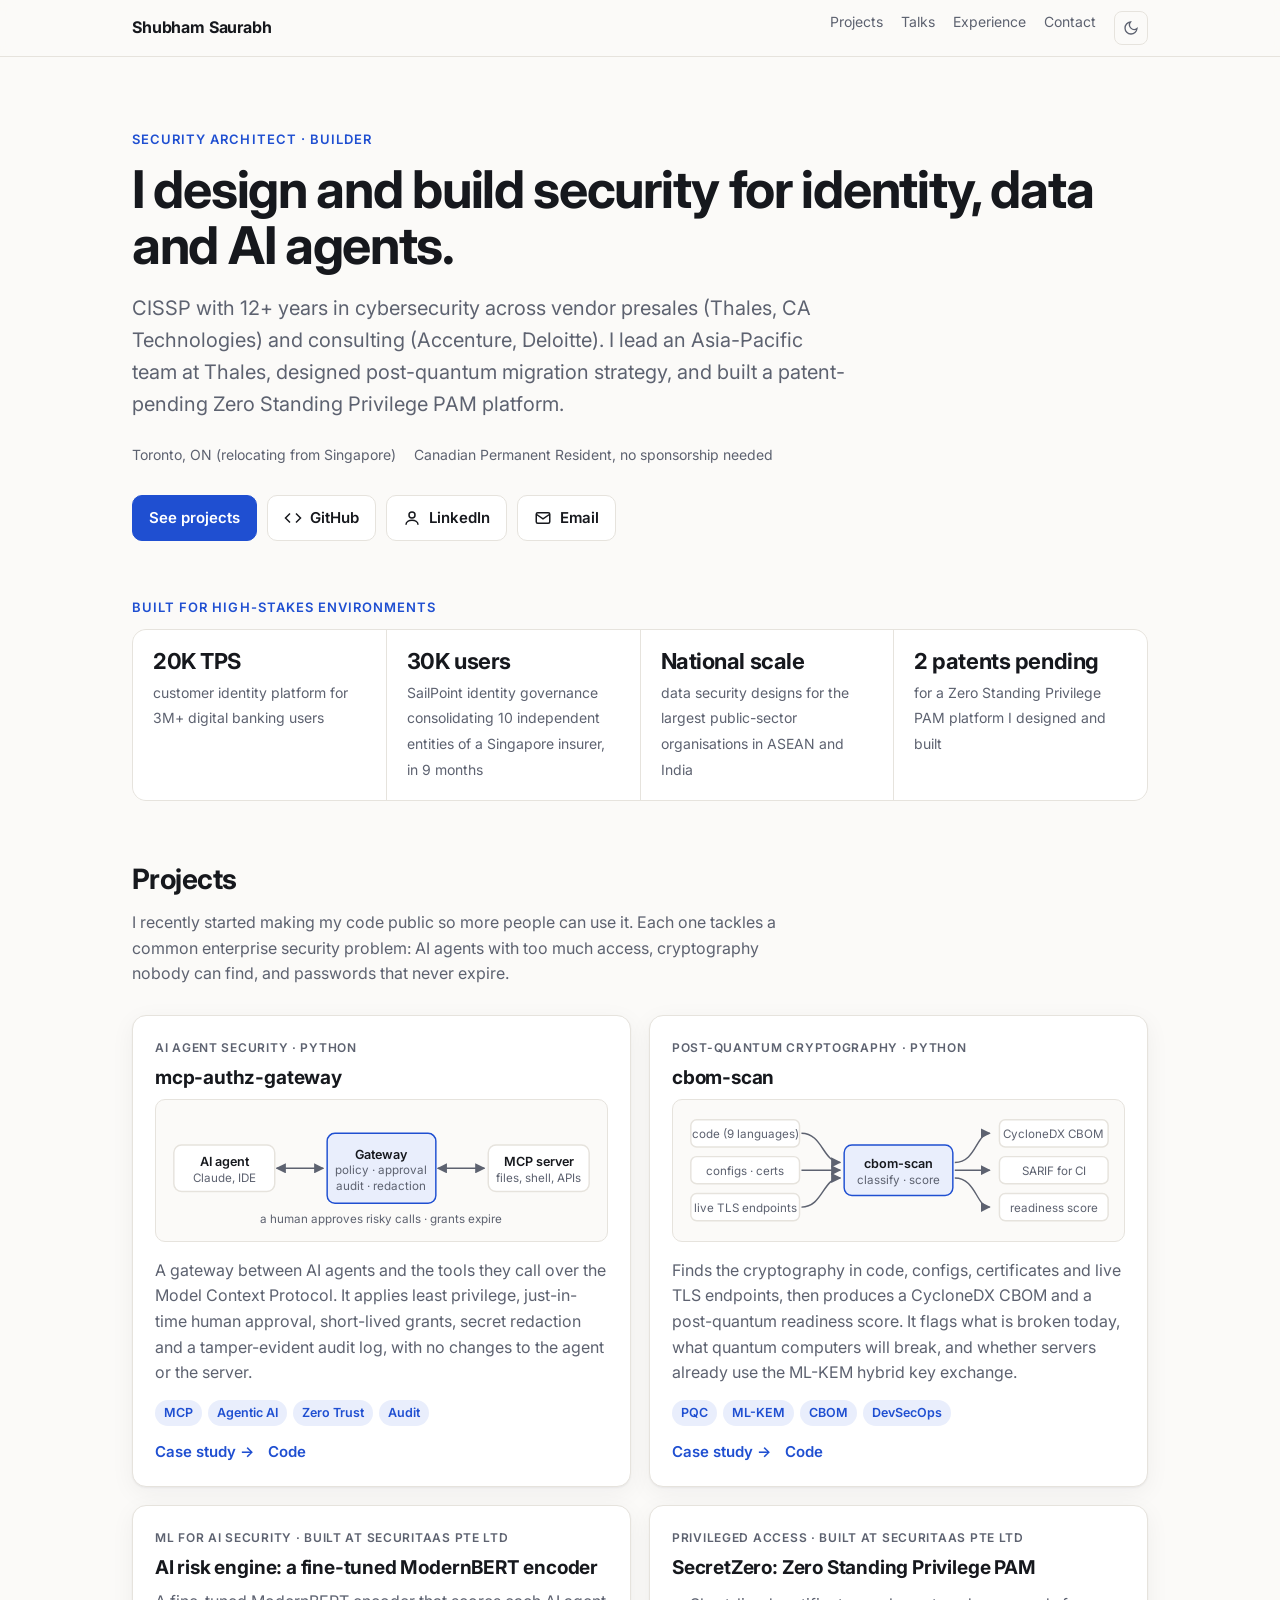
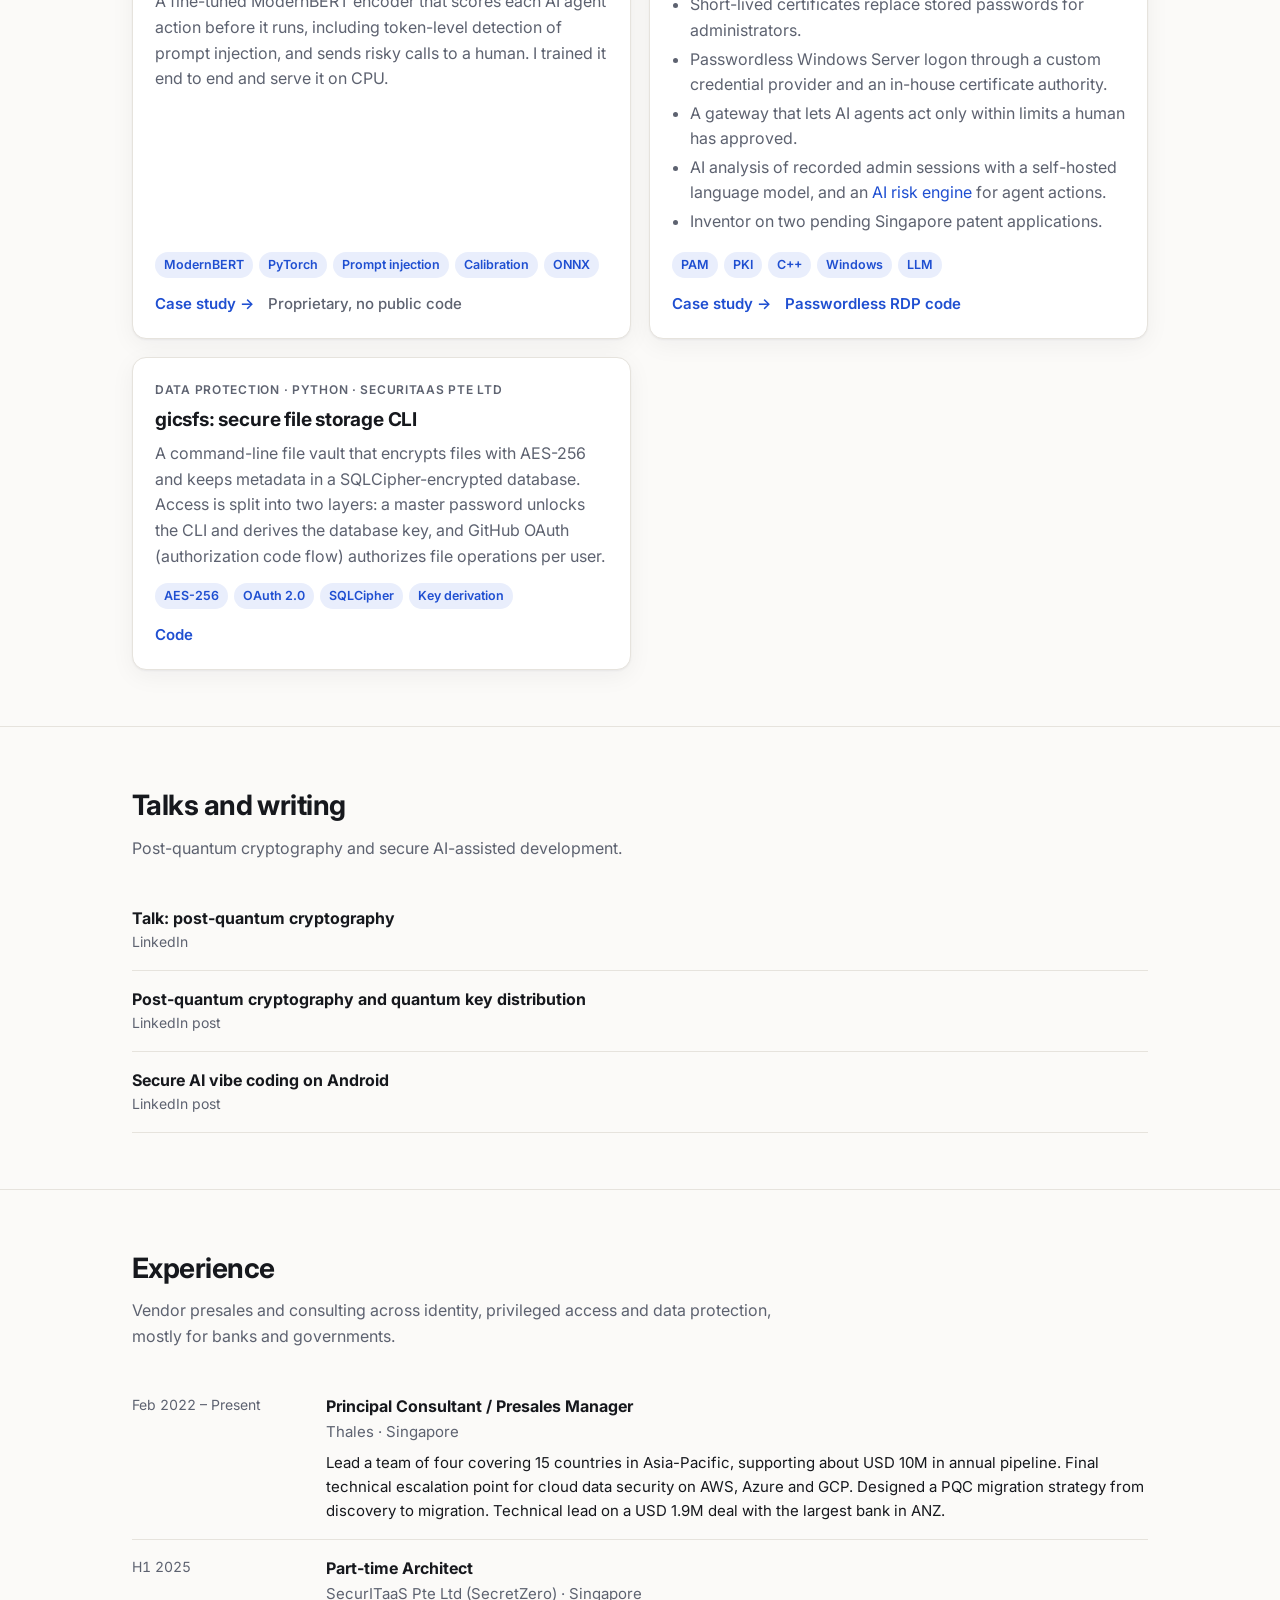
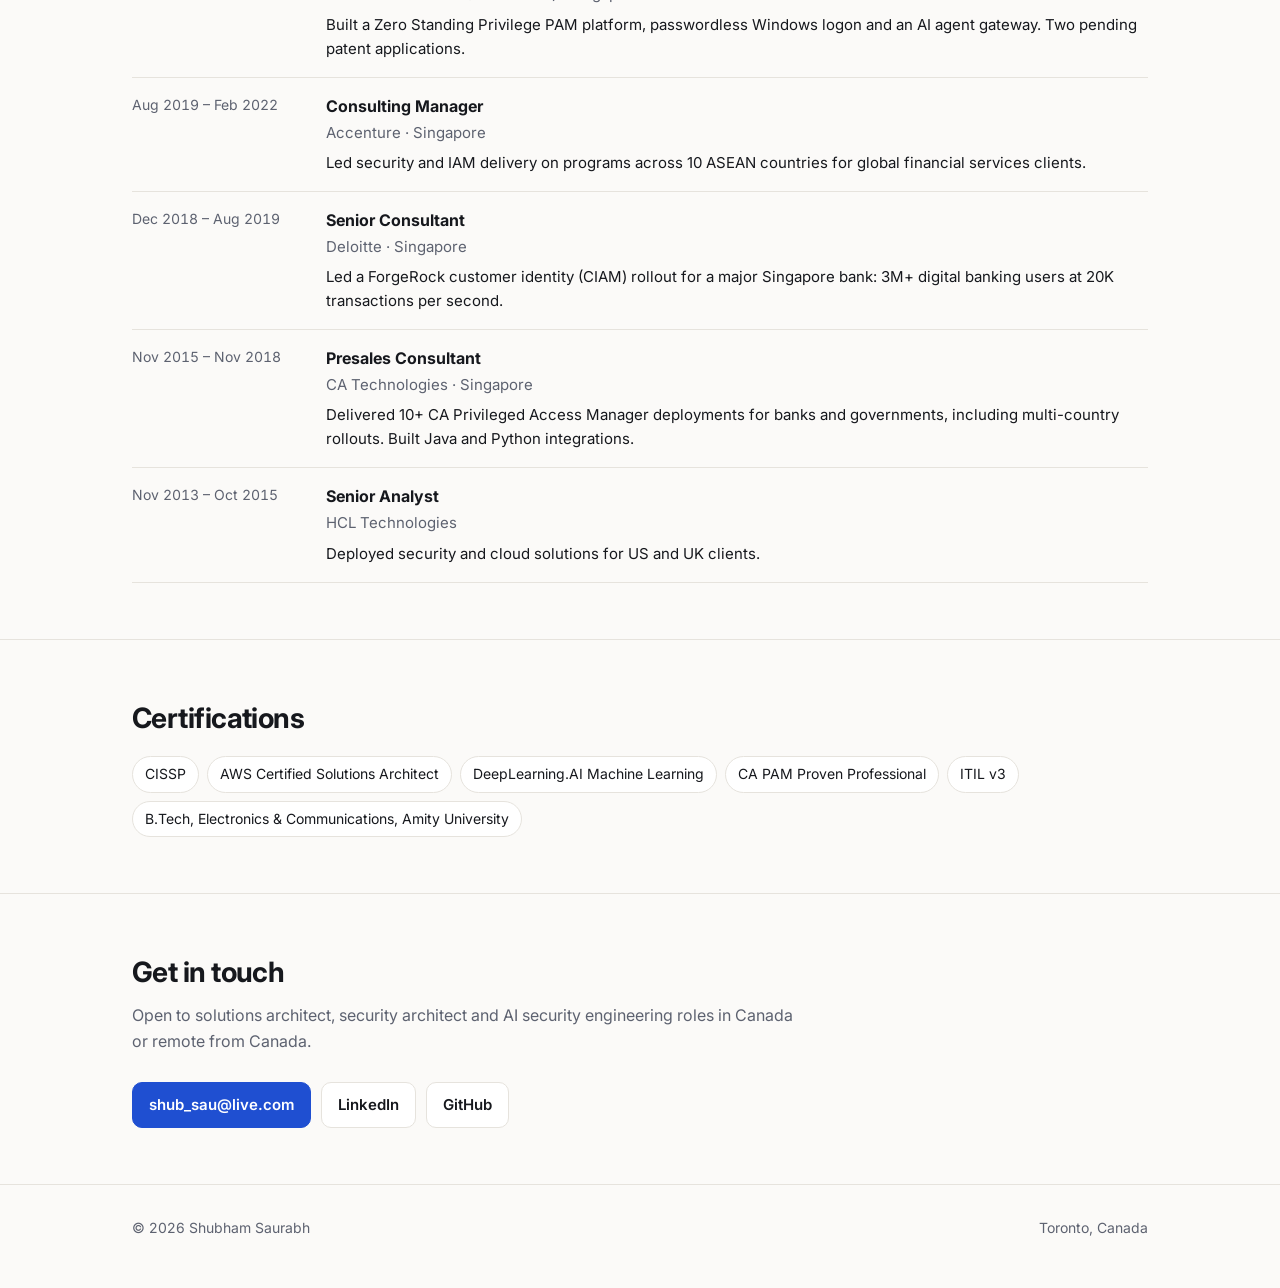
==== commit 9ddc8e8f: "Risk engine: shorter, less detailed case study AI used: Claude" ====
--- a/index.html
+++ b/index.html
@@ -109,9 +109,8 @@
     <article class="card">
       <div class="kicker">ML for AI security · Built at SecurITaaS Pte Ltd</div>
       <h3>AI risk engine: a fine-tuned ModernBERT encoder</h3>
-      <p>Scores an AI agent's action before it runs. It checks whether the action matches the stated intent, marks prompt-injection
-        spans in untrusted context token by token, and returns a calibrated risk score that sends risky calls to a human.
-        I trained it from scratch with synthetic data, leakage-safe splits and calibration, and it serves on CPU at about 200 ms.</p>
+      <p>A fine-tuned ModernBERT encoder that scores each AI agent action before it runs, including token-level detection of
+        prompt injection, and sends risky calls to a human. I trained it end to end and serve it on CPU.</p>
       <div class="tags"><span class="tag">ModernBERT</span><span class="tag">PyTorch</span><span class="tag">Prompt injection</span><span class="tag">Calibration</span><span class="tag">ONNX</span></div>
       <div class="links"><a href="projects/risk-engine.html">Case study →</a><span style="color:var(--muted);font-weight:500">Proprietary, no public code</span></div>
     </article>
